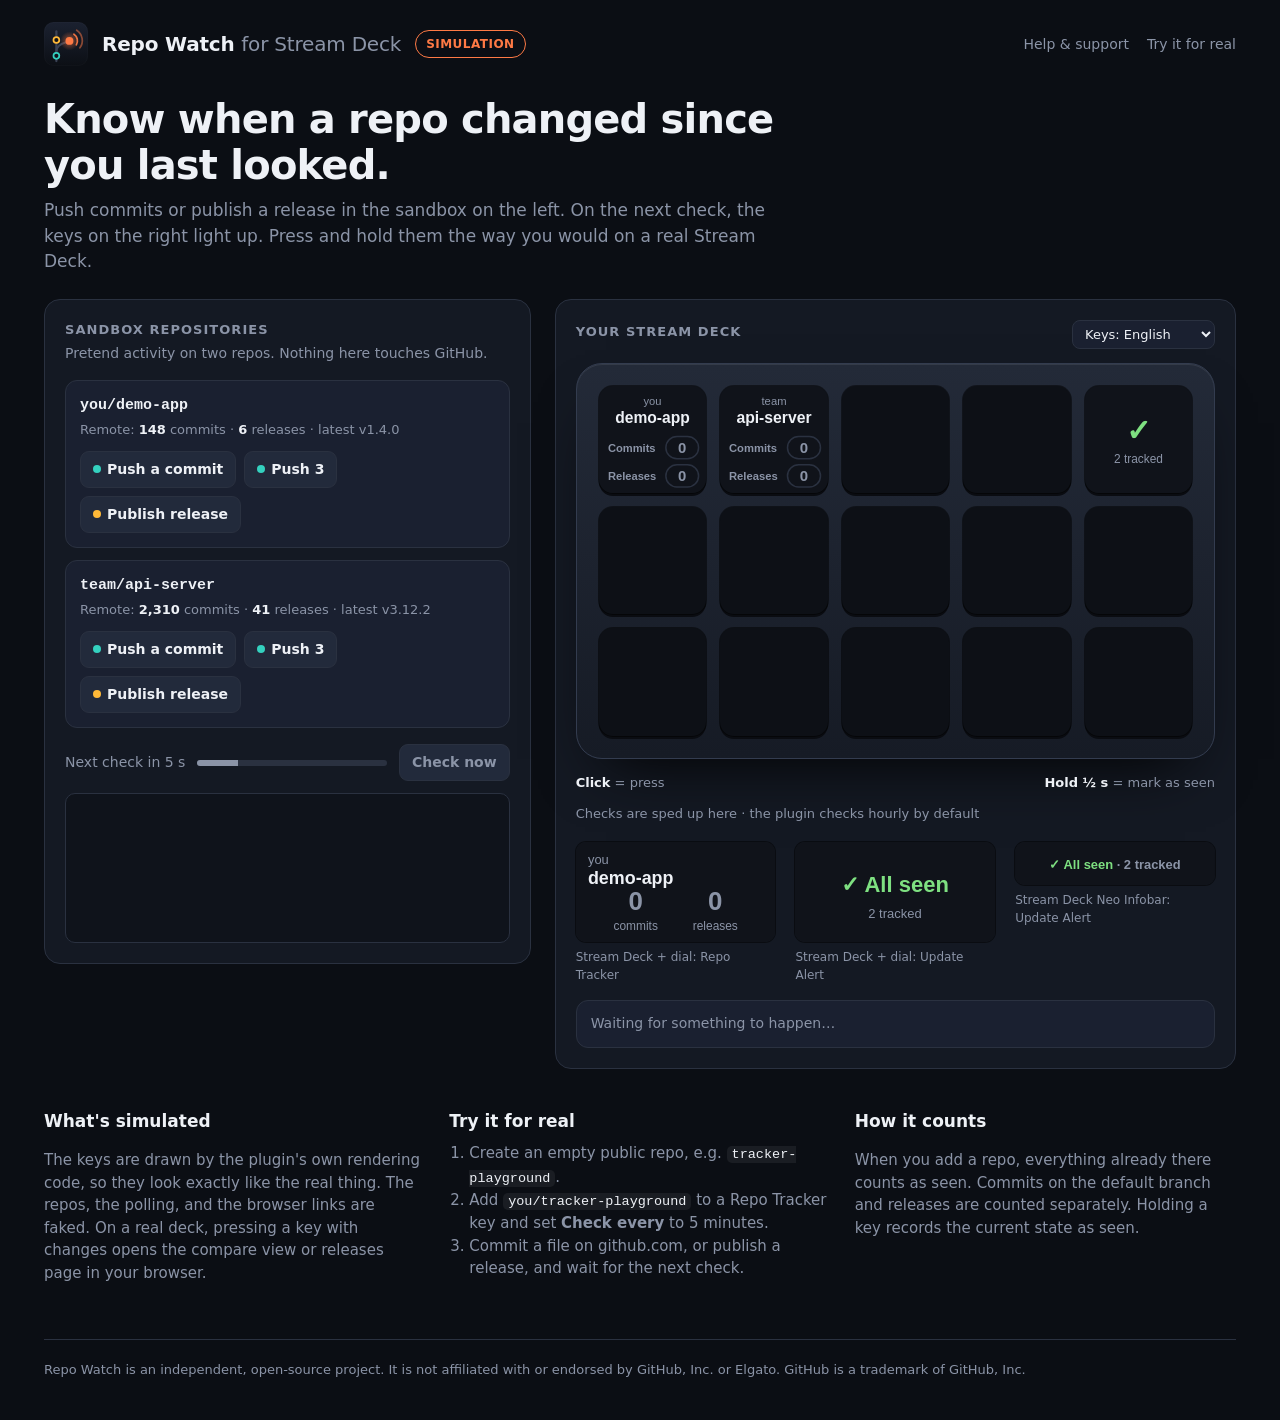
==== repo-watch/demo/index.html @ 85aa4888 "Rename GitHub Tracker to Repo Watch Co-Authored-By: Claude Opus 5.5 <noreply@anthropic.com> Claude-S" ====
<!doctype html>
<html lang="en">
<head>
<meta charset="utf-8">
<meta name="viewport" content="width=device-width, initial-scale=1">
<title>Repo Watch demo</title>
<meta name="description" content="Interactive simulation of the Repo Watch Stream Deck plugin: push commits and releases to sandbox repos and watch the keys react.">
<link rel="icon" href="icon.svg">
<style>
:root {
	--bg: #0b0e14; --panel: #141923; --panel-2: #1a2030; --line: #2a3140;
	--fg: #eef1f6; --muted: #8b94a7; --commit: #34d1bf; --release: #ffb938; --signal: #ff7a45; --ok: #7ee081;
	--radius: 16px; --mono: ui-monospace, "JetBrains Mono", "SFMono-Regular", Menlo, Consolas, monospace;
}
* { box-sizing: border-box; }
html, body { margin: 0; background: var(--bg); color: var(--fg); font: 16px/1.5 Inter, system-ui, -apple-system, "Segoe UI", Roboto, sans-serif; }
a { color: var(--commit); }
button { font: inherit; color: inherit; cursor: pointer; }
.wrap { max-width: 1240px; margin: 0 auto; padding: 0 24px; }
header.top { display: flex; align-items: center; gap: 14px; padding: 22px 0; flex-wrap: wrap; }
header.top img { width: 44px; height: 44px; }
header.top h1 { font-size: 20px; margin: 0; letter-spacing: -0.01em; }
header.top h1 span { color: var(--muted); font-weight: 500; }
.pill { font-size: 12px; font-weight: 600; letter-spacing: .04em; text-transform: uppercase; padding: 4px 10px; border-radius: 999px; border: 1px solid var(--signal); color: var(--signal); }
header.top nav { margin-left: auto; display: flex; gap: 18px; font-size: 14px; }
header.top nav a { color: var(--muted); text-decoration: none; }
header.top nav a:hover { color: var(--fg); }

.intro { padding: 8px 0 24px; max-width: 760px; }
.intro h2 { font-size: clamp(28px, 4vw, 40px); line-height: 1.15; margin: 0 0 10px; letter-spacing: -0.02em; }
.intro p { color: var(--muted); margin: 0; font-size: 17px; }

.stage { display: grid; grid-template-columns: minmax(0, 5fr) minmax(0, 7fr); gap: 24px; align-items: start; }
@media (max-width: 980px) { .stage { grid-template-columns: 1fr; } }
.panel { background: var(--panel); border: 1px solid var(--line); border-radius: var(--radius); padding: 20px; }
.panel h3 { margin: 0 0 4px; font-size: 13px; letter-spacing: .08em; text-transform: uppercase; color: var(--muted); }
.panel .sub { margin: 0 0 16px; font-size: 14px; color: var(--muted); }

.repo { border: 1px solid var(--line); border-radius: 12px; padding: 14px; margin-bottom: 12px; background: var(--panel-2); }
.repo .name { font-family: var(--mono); font-size: 15px; font-weight: 600; }
.repo .stats { font-size: 13px; color: var(--muted); margin: 2px 0 12px; }
.repo .stats b { color: var(--fg); font-weight: 600; }
.actions { display: flex; gap: 8px; flex-wrap: wrap; }
.btn { border: 1px solid var(--line); background: #222a3b; border-radius: 9px; padding: 7px 12px; font-size: 14px; font-weight: 600; transition: transform .08s, background .15s; }
.btn:hover { background: #2a3347; }
.btn:active, .btn.flash { transform: scale(.96); background: #34405a; }
.btn .dot { display: inline-block; width: 8px; height: 8px; border-radius: 50%; margin-right: 6px; vertical-align: 1px; }
.btn.commit .dot { background: var(--commit); }
.btn.release .dot { background: var(--release); }

.poll { display: flex; align-items: center; gap: 12px; margin: 16px 0 12px; font-size: 14px; color: var(--muted); }
.bar { flex: 1; height: 6px; background: var(--line); border-radius: 3px; overflow: hidden; }
.bar i { display: block; height: 100%; width: 0; background: var(--muted); }
.log { font-family: var(--mono); font-size: 12.5px; color: var(--muted); background: #0f131b; border: 1px solid var(--line); border-radius: 10px; padding: 10px 12px; height: 150px; overflow: hidden; margin: 0; list-style: none; }
.log li { white-space: nowrap; overflow: hidden; text-overflow: ellipsis; }
.log .c { color: var(--commit); } .log .r { color: var(--release); } .log .s { color: var(--signal); } .log .k { color: var(--fg); }

.deck { background: linear-gradient(180deg, #232a38, #161b25); border: 1px solid #333c4f; border-radius: 26px; padding: 22px; box-shadow: 0 30px 60px -30px #000, inset 0 1px 0 #ffffff14; }
.grid { display: grid; grid-template-columns: repeat(5, 1fr); gap: 14px; }
.key { position: relative; aspect-ratio: 1; border-radius: 14px; overflow: hidden; background: #0d1016; box-shadow: 0 0 0 1px #00000080, 0 3px 0 #0a0c11; transition: transform .08s; touch-action: none; user-select: none; -webkit-user-select: none; }
.key img { width: 100%; height: 100%; display: block; pointer-events: none; }
.key.live { cursor: pointer; }
.key.down { transform: translateY(2px) scale(.97); }
.key svg.ring { position: absolute; inset: 0; width: 100%; height: 100%; pointer-events: none; }
.key svg.ring circle { fill: none; stroke: #ffffffd0; stroke-width: 5; stroke-linecap: round; transform: rotate(-90deg); transform-origin: 50% 50%; }
.legend { display: flex; justify-content: space-between; gap: 12px; flex-wrap: wrap; margin-top: 14px; font-size: 13px; color: var(--muted); }
.legend b { color: var(--fg); }
.strips { display: grid; grid-template-columns: repeat(3, minmax(0, 1fr)); gap: 20px; margin-top: 18px; align-items: start; }
@media (max-width: 600px) { .strips { grid-template-columns: 1fr 1fr; } }
.strip { border-radius: 10px; overflow: hidden; box-shadow: 0 0 0 1px #00000080; }
.strip img { width: 100%; display: block; }
.striplabel { font-size: 12px; color: var(--muted); margin-top: 6px; }
.toast { min-height: 48px; margin-top: 16px; padding: 12px 14px; border-radius: 12px; background: var(--panel-2); border: 1px solid var(--line); font-size: 14px; color: var(--muted); transition: border-color .2s; }
.toast.on { border-color: var(--signal); color: var(--fg); }
.row { display: flex; align-items: center; justify-content: space-between; gap: 12px; margin-bottom: 14px; flex-wrap: wrap; }
select { background: var(--panel-2); color: var(--fg); border: 1px solid var(--line); border-radius: 8px; padding: 5px 8px; font: inherit; font-size: 13px; }

section.more { display: grid; grid-template-columns: repeat(3, 1fr); gap: 24px; margin: 40px 0; }
@media (max-width: 980px) { section.more { grid-template-columns: 1fr; } }
section.more h4 { margin: 0 0 8px; font-size: 17px; }
section.more p, section.more li { color: var(--muted); font-size: 15px; }
section.more ol { padding-left: 20px; margin: 0; }
code { font-family: var(--mono); font-size: .9em; background: #ffffff10; padding: 1px 5px; border-radius: 5px; color: var(--fg); }
footer { border-top: 1px solid var(--line); padding: 20px 0 40px; font-size: 13px; color: var(--muted); }

/* Video capture layout (?video): fixed 1920x1080 stage with captions and a pointer. */
body.video { width: 1920px; height: 1080px; overflow: hidden; }
body.video .wrap { max-width: none; padding: 0 90px; }
body.video header.top { padding: 40px 0 10px; }
body.video header.top nav, body.video section.more, body.video footer, body.video .intro, body.video .row select { display: none; }
body.video .stage { grid-template-columns: 620px 1fr; gap: 48px; margin-top: 26px; }
body.video .stage > .panel:last-child > .row, body.video .strips { display: none; }
body.video .deck { max-width: 980px; margin: 0 auto; padding: 18px; }
body.video .legend { max-width: 980px; margin: 14px auto 0; font-size: 15px; }
body.video .toast { max-width: 980px; margin: 14px auto 0; font-size: 17px; }
body.video .log { height: 190px; font-size: 14px; }
#caption { display: none; }
body.video #caption { display: block; position: absolute; left: 0; right: 0; bottom: 0; height: 150px; line-height: 150px; text-align: center; font-size: 44px; font-weight: 700; letter-spacing: -0.01em; background: linear-gradient(180deg, #0b0e1400, #0b0e14 35%); }
#pointer { display: none; position: absolute; width: 34px; height: 34px; margin: -6px 0 0 -6px; z-index: 10; pointer-events: none; }
body.video #pointer { display: block; }
#card { display: none; }
body.video #card { position: absolute; inset: 0; z-index: 20; background: radial-gradient(1200px 700px at 50% 40%, #1a2131, #0b0e14); display: flex; flex-direction: column; align-items: center; justify-content: center; text-align: center; }
body.video * { transition: none !important; }
#card img { width: 200px; height: 200px; }
#card h2 { font-size: 72px; margin: 28px 0 8px; letter-spacing: -0.03em; }
#card p { font-size: 32px; color: var(--muted); margin: 0; }
#card ul { list-style: none; padding: 0; margin: 34px 0 0; font-size: 30px; color: var(--fg); line-height: 1.7; }
#card .note { margin-top: 36px; font-size: 22px; color: var(--signal); }
</style>
</head>
<body>
<div class="wrap">
	<header class="top">
		<img src="icon.svg" alt="">
		<h1>Repo Watch <span>for Stream Deck</span></h1>
		<span class="pill">Simulation</span>
		<nav>
			<a href="https://github.com/FadingToJosh/streamdeck-plugins/tree/main/repo-watch">Help &amp; support</a>
			<a href="#real">Try it for real</a>
		</nav>
	</header>

	<div class="intro">
		<h2>Know when a repo changed since you last looked.</h2>
		<p>Push commits or publish a release in the sandbox on the left. On the next check, the keys on the right light up. Press and hold them the way you would on a real Stream Deck.</p>
	</div>

	<div class="stage">
		<div class="panel" id="sandbox">
			<h3>Sandbox repositories</h3>
			<p class="sub">Pretend activity on two repos. Nothing here touches GitHub.</p>
			<div id="repos"></div>
			<div class="poll"><span id="pollText">Next check in 6 s</span><div class="bar"><i id="pollBar"></i></div><button class="btn" id="checkNow">Check now</button></div>
			<ul class="log" id="log"></ul>
		</div>

		<div class="panel">
			<div class="row"><h3>Your Stream Deck</h3><select id="lang" aria-label="Key language"></select></div>
			<div class="deck"><div class="grid" id="grid"></div></div>
			<div class="legend"><span><b>Click</b> = press</span><span><b>Hold ½ s</b> = mark as seen</span><span>Checks are sped up here · the plugin checks hourly by default</span></div>
			<div class="strips">
				<div><div class="strip"><img id="strip0" alt="Touch strip, Repo Tracker"></div><div class="striplabel">Stream Deck + dial: Repo Tracker</div></div>
				<div><div class="strip"><img id="strip1" alt="Touch strip, Update Alert"></div><div class="striplabel">Stream Deck + dial: Update Alert</div></div>
				<div><div class="strip"><img id="infobar" alt="Neo Infobar, Update Alert"></div><div class="striplabel">Stream Deck Neo Infobar: Update Alert</div></div>
			</div>
			<div class="toast" id="toast">Waiting for something to happen…</div>
		</div>
	</div>

	<section class="more">
		<div>
			<h4>What's simulated</h4>
			<p>The keys are drawn by the plugin's own rendering code, so they look exactly like the real thing. The repos, the polling, and the browser links are faked. On a real deck, pressing a key with changes opens the compare view or releases page in your browser.</p>
		</div>
		<div id="real">
			<h4>Try it for real</h4>
			<ol>
				<li>Create an empty public repo, e.g. <code>tracker-playground</code>.</li>
				<li>Add <code>you/tracker-playground</code> to a Repo Tracker key and set <b>Check every</b> to 5 minutes.</li>
				<li>Commit a file on github.com, or publish a release, and wait for the next check.</li>
			</ol>
		</div>
		<div>
			<h4>How it counts</h4>
			<p>When you add a repo, everything already there counts as seen. Commits on the default branch and releases are counted separately. Holding a key records the current state as seen.</p>
		</div>
	</section>

	<footer>Repo Watch is an independent, open-source project. It is not affiliated with or endorsed by GitHub, Inc. or Elgato. GitHub is a trademark of GitHub, Inc.</footer>
</div>

<div id="caption"></div>
<svg id="pointer" viewBox="0 0 34 34"><path d="M6 4l22 12-10 2.5L13 28z" fill="#fff" stroke="#0b0e14" stroke-width="2" stroke-linejoin="round"/></svg>
<div id="card"></div>

<script src="render.js"></script>
<script>
"use strict";
const R = window.TrackerRender;
const HOLD_MS = 500, TOTALS_MS = 3000, CYCLE_MS = 8000, POLL_MS = 6000;
const params = new URLSearchParams(location.search);
const VIDEO = params.has("video");
if (VIDEO) document.body.classList.add("video");

// ---- simulation ------------------------------------------------------------------------------
const stepIndex = (i, n) => (n <= 0 ? null : i === null ? 0 : i + 1 >= n ? null : i + 1);
const indexAfterClear = (i, remaining) => (remaining <= 0 ? null : i < remaining ? i : null);

function makeRepo(name, commits, releases, tag) {
	return { name, remoteC: commits, remoteR: releases, polledC: commits, polledR: releases, seenC: commits, seenR: releases, tag, totalsUntil: 0 };
}
const sim = {
	now: 0,
	repos: [makeRepo("you/demo-app", 148, 6, [1, 4, 0]), makeRepo("team/api-server", 2310, 41, [3, 12, 2])],
	nextPoll: POLL_MS,
	alert: { index: null, until: 0 },
	pressing: {},
	log: [],
	toast: null,
};
const summary = (r) => ({ key: r.name, name: r.name, watch: "both", unseenCommits: r.polledC - r.seenC, commitsExact: true, unseenReleases: r.polledR - r.seenR, totalCommits: r.polledC, totalReleases: r.polledR, intro: false, pending: false });
const hasNew = (r) => r.polledC > r.seenC || r.polledR > r.seenR;
const changed = () => sim.repos.filter(hasNew);

function log(html) { sim.log.unshift(html); sim.log.length = Math.min(sim.log.length, 12); }
function toast(text) { sim.toast = { text, at: sim.now }; }
const plural = (n, word) => `${n} ${word}${n === 1 ? "" : "s"}`;

function poll() {
	const found = [];
	for (const r of sim.repos) {
		const c = r.remoteC - r.polledC, rel = r.remoteR - r.polledR;
		r.polledC = r.remoteC; r.polledR = r.remoteR;
		if (c) found.push(`<span class="c">${plural(c, "new commit")}</span> on ${r.name}`);
		if (rel) found.push(`<span class="r">${plural(rel, "new release")}</span> on ${r.name}`);
	}
	log(found.length ? `check: ${found.join(", ")}` : "check: nothing new");
	if (sim.nextPoll !== Infinity) sim.nextPoll = sim.now + POLL_MS;
}

const act = {
	push(i, n = 1) { sim.repos[i].remoteC += n; log(`<span class="k">${sim.repos[i].name}</span>: pushed ${plural(n, "commit")}`); },
	release(i) {
		const r = sim.repos[i]; r.remoteR += 1; r.tag[1] += 1; r.tag[2] = 0;
		log(`<span class="k">${r.name}</span>: published <span class="r">v${r.tag.join(".")}</span>`);
	},
	checkNow() { poll(); },
	press(id) {
		if (id === "alert") {
			const list = changed();
			if (!list.length) { sim.alert.index = null; return toast("Nothing new. Every tracked repo is up to date."); }
			sim.alert.index = stepIndex(sim.alert.index, list.length);
			sim.alert.until = sim.now + CYCLE_MS;
			return toast(sim.alert.index === null ? "Back to the summary." : `Showing ${sim.alert.index + 1} of ${list.length}: ${list[sim.alert.index].name}. Press again for the next one, hold to mark it seen.`);
		}
		const r = sim.repos[id], s = summary(r);
		if (hasNew(r)) {
			const what = s.unseenCommits ? "the compare view of the new commits" : "the releases page";
			r.totalsUntil = 0;
			return toast(`On a real deck this opens ${what} for ${r.name} in your browser.`);
		}
		if (r.totalsUntil > sim.now) { r.totalsUntil = 0; return toast(`On a real deck this opens ${r.name} in your browser.`); }
		r.totalsUntil = sim.now + TOTALS_MS;
		toast(`Nothing new on ${r.name}, so the key shows its totals for 3 seconds.`);
	},
	hold(id) {
		if (id === "alert") {
			const list = changed();
			if (sim.alert.index === null || !list[sim.alert.index]) {
				list.forEach(see);
				sim.alert.index = null;
				log(`<span class="s">all repos marked seen</span>`);
				return toast("Marked every repo as seen.");
			}
			const r = list[sim.alert.index]; see(r);
			sim.alert.index = indexAfterClear(sim.alert.index, changed().length);
			sim.alert.until = sim.now + CYCLE_MS;
			log(`<span class="s">${r.name} marked seen</span>`);
			return toast(`Marked ${r.name} as seen. The alert moves on to the next repo with changes.`);
		}
		const r = sim.repos[id]; see(r); r.totalsUntil = 0;
		log(`<span class="s">${r.name} marked seen</span>`);
		toast(`Marked ${r.name} as seen.`);
	},
	keyDown(id) { sim.pressing[id] = { at: sim.now, held: false }; },
	keyUp(id) {
		const p = sim.pressing[id]; delete sim.pressing[id];
		if (p && !p.held) act.press(id);
	},
};
function see(r) { r.seenC = r.polledC; r.seenR = r.polledR; }

function advance(t) {
	while (sim.nextPoll <= t) { sim.now = sim.nextPoll; poll(); }
	sim.now = t;
	for (const [id, p] of Object.entries(sim.pressing)) {
		if (!p.held && t - p.at >= HOLD_MS) { p.held = true; act.hold(id === "alert" ? id : Number(id)); }
	}
	if (sim.alert.index !== null && t >= sim.alert.until) sim.alert.index = null;
	const n = changed().length;
	if (sim.alert.index !== null && sim.alert.index >= n) sim.alert.index = null;
}

// ---- view ------------------------------------------------------------------------------------
const $ = (id) => document.getElementById(id);
const keys = [{ id: 0, slot: 0, tag: "Repo Tracker" }, { id: 1, slot: 1, tag: "Repo Tracker" }, { id: "alert", slot: 4, tag: "Update Alert" }];
const grid = $("grid"), keyEls = {};
for (let slot = 0; slot < 15; slot++) {
	const def = keys.find((k) => k.slot === slot);
	const el = document.createElement("div");
	el.className = "key" + (def ? " live" : "");
	if (def) {
		el.innerHTML = `<img alt=""><svg class="ring" viewBox="0 0 100 100"><circle cx="50" cy="50" r="44" pathLength="100" stroke-dasharray="0 100"/></svg>`;
		el.dataset.key = def.id;
		keyEls[def.id] = el;
		if (!VIDEO) bindKey(el, def.id);
	}
	grid.appendChild(el);
}
function bindKey(el, id) {
	el.addEventListener("pointerdown", (e) => { e.preventDefault(); el.setPointerCapture(e.pointerId); act.keyDown(id); });
	const up = () => { if (sim.pressing[id]) act.keyUp(id); };
	el.addEventListener("pointerup", up);
	el.addEventListener("pointercancel", () => delete sim.pressing[id]);
	el.addEventListener("contextmenu", (e) => e.preventDefault());
}

const reposEl = $("repos");
sim.repos.forEach((r, i) => {
	const d = document.createElement("div");
	d.className = "repo";
	d.innerHTML = `<div class="name">${r.name}</div><div class="stats" id="stats${i}"></div><div class="actions">
		<button class="btn commit" data-a="push" data-i="${i}" data-n="1"><span class="dot"></span>Push a commit</button>
		<button class="btn commit" data-a="push" data-i="${i}" data-n="3"><span class="dot"></span>Push 3</button>
		<button class="btn release" data-a="release" data-i="${i}"><span class="dot"></span>Publish release</button></div>`;
	reposEl.appendChild(d);
});
reposEl.addEventListener("click", (e) => {
	const b = e.target.closest("button"); if (!b || VIDEO) return;
	act[b.dataset.a](Number(b.dataset.i), Number(b.dataset.n || 1));
});
$("checkNow").addEventListener("click", () => !VIDEO && act.checkNow());

const langSel = $("lang");
const LANG_NAMES = { en: "English", de: "Deutsch", es: "Español", fr: "Français", ja: "日本語", ko: "한국어", pt: "Português", ru: "Русский", zh_CN: "简体中文" };
for (const l of R.LANGUAGES) langSel.add(new Option(`Keys: ${LANG_NAMES[l] || l}`, l));
langSel.addEventListener("change", () => { R.setLanguage(langSel.value); cache.clear(); });

const cache = new Map();
function setImg(img, svg) {
	if (cache.get(img) === svg) return;
	cache.set(img, svg);
	img.src = R.svgUrl(svg);
}
function render() {
	sim.repos.forEach((r, i) => {
		const s = summary(r);
		setImg(keyEls[i].querySelector("img"), r.totalsUntil > sim.now ? R.renderTotalsKey(s) : R.renderRepoKey(s, r.name));
		$(`stats${i}`).innerHTML = `Remote: <b>${r.remoteC.toLocaleString("en")}</b> commits · <b>${r.remoteR}</b> releases · latest v${r.tag.join(".")}`;
	});
	const list = changed();
	const a = sim.alert.index;
	setImg(keyEls.alert.querySelector("img"), a === null ? R.renderAlertKey(list.length, sim.repos.length) : R.renderRepoKey(summary(list[a]), list[a].name, `${a + 1}/${list.length}`));
	const r0 = sim.repos[0];
	setImg($("strip0"), r0.totalsUntil > sim.now ? R.renderTotalsStrip(summary(r0)) : R.renderRepoStrip(summary(r0), r0.name));
	setImg($("infobar"), a === null ? R.renderAlertInfobar(list.length, sim.repos.length) : R.renderAlertInfobar(list.length, sim.repos.length, undefined, summary(list[a]), `${a + 1}/${list.length}`));
	setImg($("strip1"), a === null ? R.renderAlertStrip(list.length, sim.repos.length) : R.renderRepoStrip(summary(list[a]), list[a].name, `${a + 1}/${list.length}`));
	for (const [id, el] of Object.entries(keyEls)) {
		const p = sim.pressing[id];
		el.classList.toggle("down", !!p);
		const frac = p && !p.held ? Math.min(1, (sim.now - p.at) / HOLD_MS) : 0;
		const c = el.querySelector("circle"); c.setAttribute("stroke-dasharray", `${frac * 100} 100`); c.style.opacity = frac > 0 ? 1 : 0;
	}
	const left = Math.max(0, sim.nextPoll - sim.now);
	$("pollText").textContent = left === Infinity ? "Checks run on demand in this tour" : `Next check in ${Math.ceil(left / 1000)} s`;
	$("pollBar").style.width = left === Infinity ? "0%" : `${100 - (left / POLL_MS) * 100}%`;
	$("log").innerHTML = sim.log.map((l) => `<li>${l}</li>`).join("");
	const t = $("toast");
	if (sim.toast) { t.textContent = sim.toast.text; t.classList.toggle("on", sim.now - sim.toast.at < 2500); }
}

// ---- scripted tour (used for the video, and for ?autoplay) -----------------------------------
const tour = [];
let at = 0;
const step = (ms, fn) => { at += ms; tour.push({ t: at, fn }); };
const say = (text) => step(0, () => setCaption(text));
const click = (sel, fn, wait = 900) => { step(0, () => aim(sel)); step(wait, () => { flashBtn(sel); fn(); }); };
const holdKey = (id, ms = 700) => { step(0, () => aim(`[data-key="${id}"]`)); step(800, () => act.keyDown(id)); step(ms, () => act.keyUp(id)); };
const tapKey = (id) => { step(0, () => aim(`[data-key="${id}"]`)); step(800, () => act.keyDown(id)); step(140, () => act.keyUp(id)); };
function buildTour() {
	step(0, () => showCard("intro"));
	step(3200, () => hideCard());
	say("Track any repo. Only changes after you add it count.");
	step(2600, () => {});
	say("Someone pushes two commits…");
	click('[data-a="push"][data-i="0"][data-n="1"]', () => act.push(0, 1));
	click('[data-a="push"][data-i="0"][data-n="1"]', () => act.push(0, 1), 500);
	step(400, () => aim("#checkNow"));
	say("…and the next check lights up the key.");
	step(900, () => { flashBtn("#checkNow"); act.checkNow(); });
	step(2600, () => {});
	say("Releases get their own badge.");
	click('[data-a="release"][data-i="1"]', () => act.release(1));
	step(400, () => aim("#checkNow"));
	step(900, () => { flashBtn("#checkNow"); act.checkNow(); });
	step(2400, () => {});
	say("The alert key counts every repo with something new.");
	step(2200, () => {});
	say("Press it to cycle through them.");
	tapKey("alert");
	step(1600, () => {});
	tapKey("alert");
	step(1800, () => {});
	say("Hold any key to mark it seen.");
	holdKey(0, 900);
	step(1800, () => {});
	say("More changes come in…");
	click('[data-a="push"][data-i="0"][data-n="3"]', () => act.push(0, 3));
	step(400, () => aim("#checkNow"));
	step(900, () => { flashBtn("#checkNow"); act.checkNow(); });
	step(1600, () => {});
	say("Hold the alert on its count to clear everything at once.");
	holdKey("alert", 900);
	step(1600, () => {});
	say("Nothing new? Press for the repo's totals.");
	tapKey(1);
	step(3200, () => setCaption(""));
	step(200, () => showCard("outro"));
	step(5000, () => {});
}
const DURATION = () => at;

function setCaption(text) { const c = $("caption"); c.textContent = text; }
function flashBtn(sel) { const b = document.querySelector(sel); if (!b) return; b.classList.add("flash"); setTimeout(() => b.classList.remove("flash"), 150); flashes.push({ el: b, until: sim.now + 150 }); }
const flashes = [];
// Pointer glides toward the aimed element over 600 ms.
const ptr = { x: 960, y: 1200, fromX: 960, fromY: 1200, toX: 960, toY: 1200, at: 0 };
function aim(sel) {
	const el = document.querySelector(sel); if (!el) return;
	const b = el.getBoundingClientRect();
	Object.assign(ptr, { fromX: ptr.x, fromY: ptr.y, toX: b.left + b.width * 0.55, toY: b.top + b.height * 0.6, at: sim.now });
}
function movePointer() {
	const k = Math.min(1, (sim.now - ptr.at) / 600), e = k < 0.5 ? 2 * k * k : 1 - (-2 * k + 2) ** 2 / 2;
	ptr.x = ptr.fromX + (ptr.toX - ptr.fromX) * e; ptr.y = ptr.fromY + (ptr.toY - ptr.fromY) * e;
	const p = $("pointer"); p.style.left = `${ptr.x}px`; p.style.top = `${ptr.y}px`;
	for (const f of flashes) f.el.classList.toggle("flash", sim.now < f.until);
	const f = Math.min(1, (sim.now - card.at) / 450);
	$("card").style.opacity = card.shown ? (card.at === 0 ? 1 : f) : 1 - f;
}
const card = { shown: false, at: -1e9 };
function showCard(kind) {
	const c = $("card");
	Object.assign(card, { shown: true, at: sim.now });
	c.innerHTML = kind === "intro"
		? `<img src="icon.svg" alt=""><h2>Repo Watch</h2><p>A Stream Deck plugin for new GitHub commits and releases</p><div class="note">Simulated demo · keys drawn by the plugin's real renderer</div>`
		: `<img src="icon.svg" alt=""><h2>Repo Watch</h2><ul><li>Commits and releases tracked separately</li><li>One alert key for every repo you follow</li><li>Hold to mark seen · Stream Deck + and Neo supported</li><li>Public repos work without a token</li></ul>`;
}
function hideCard() { Object.assign(card, { shown: false, at: sim.now }); }

let cursor = 0;
function runTour(t) {
	while (cursor < tour.length && tour[cursor].t <= t) { advance(tour[cursor].t); tour[cursor++].fn(); }
	advance(t);
}

if (VIDEO || params.has("autoplay")) {
	buildTour();
	sim.nextPoll = Infinity; // the tour triggers checks explicitly so its timing is predictable
}
if (VIDEO) {
	// Deterministic frame stepping for capture: window.__frame(ms) renders the state at that time.
	window.__duration = DURATION();
	window.__frame = (t) => { runTour(t); render(); movePointer(); };
	window.__frame(0);
} else {
	const start = performance.now();
	const tick = () => {
		const t = performance.now() - start;
		if (tour.length) { runTour(t); if (cursor >= tour.length) { tour.length = 0; } } else advance(t);
		if (!tour.length && sim.nextPoll === Infinity) sim.nextPoll = sim.now + POLL_MS;
		render();
		requestAnimationFrame(tick);
	};
	requestAnimationFrame(tick);
}
</script>
</body>
</html>
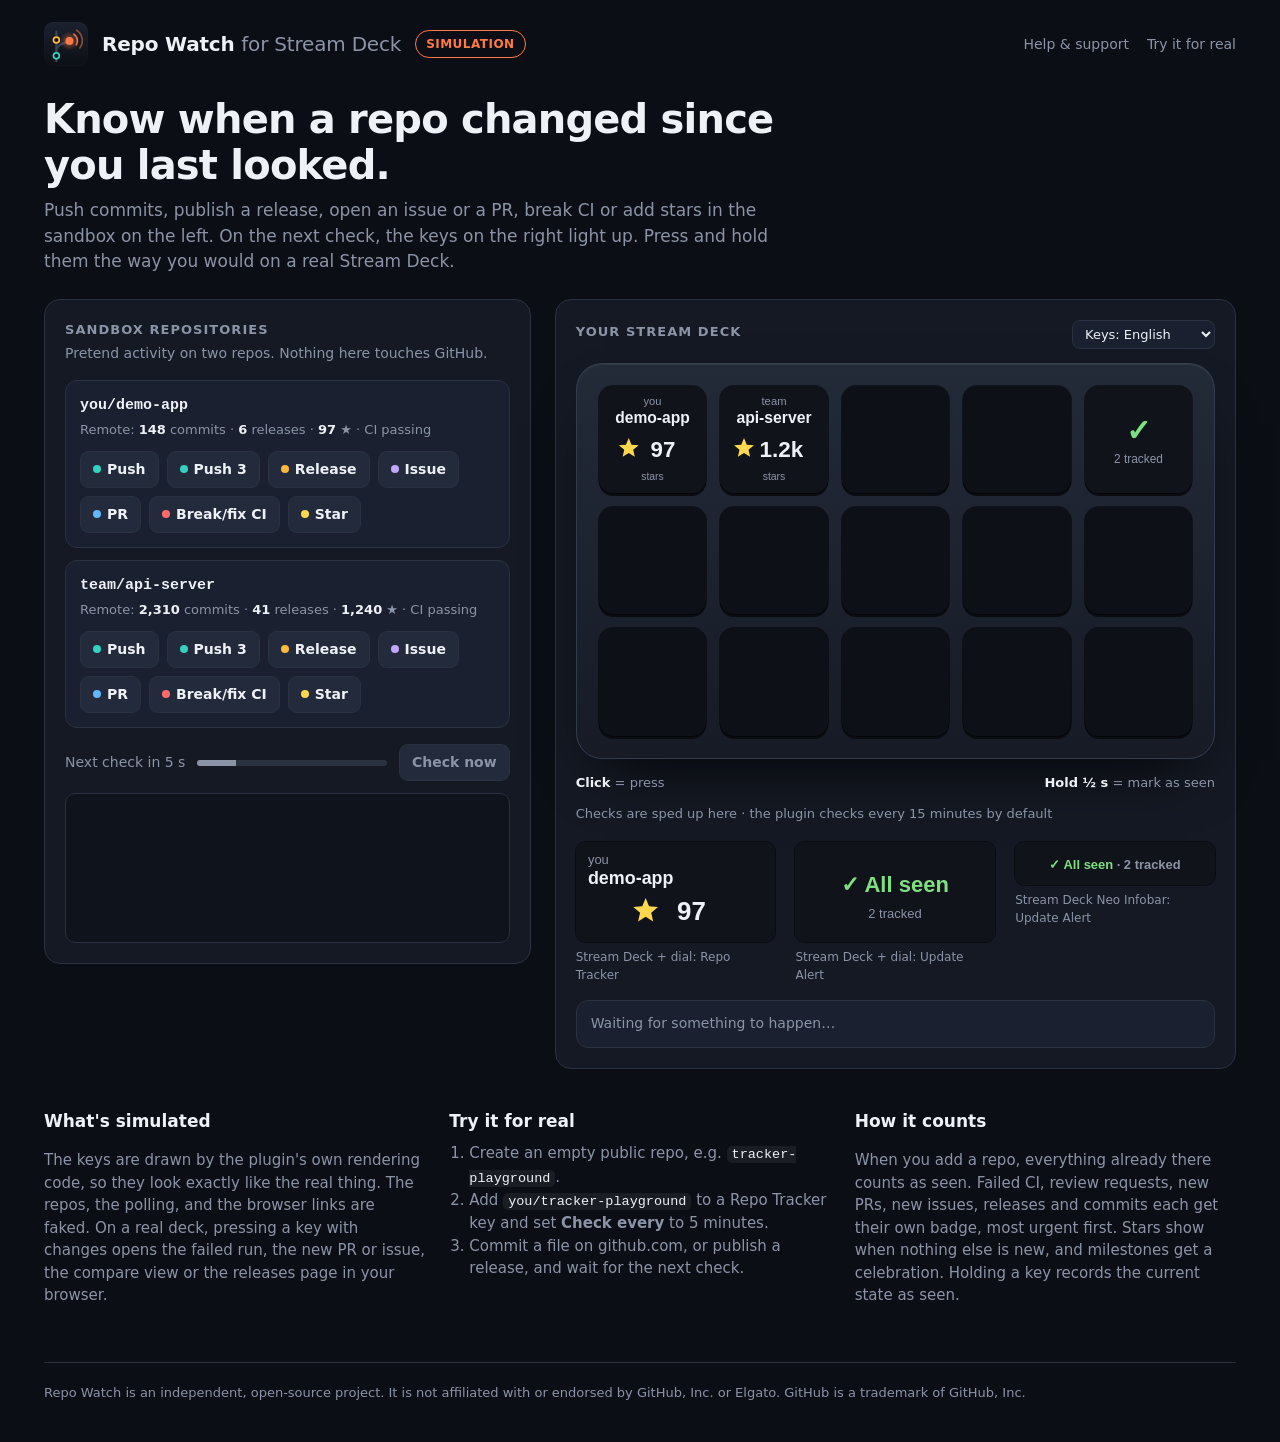
==== commit 0f6d4507: "Repo Watch demo: v1.1 simulation Sandbox repos can now open issues and PRs, break and fix CI, and ge" ====
--- a/repo-watch/demo/index.html
+++ b/repo-watch/demo/index.html
@@ -4,12 +4,12 @@
 <meta charset="utf-8">
 <meta name="viewport" content="width=device-width, initial-scale=1">
 <title>Repo Watch demo</title>
-<meta name="description" content="Interactive simulation of the Repo Watch Stream Deck plugin: push commits and releases to sandbox repos and watch the keys react.">
+<meta name="description" content="Interactive simulation of the Repo Watch Stream Deck plugin: push commits, open issues and PRs, break CI and star sandbox repos, and watch the keys react.">
 <link rel="icon" href="icon.svg">
 <style>
 :root {
 	--bg: #0b0e14; --panel: #141923; --panel-2: #1a2030; --line: #2a3140;
-	--fg: #eef1f6; --muted: #8b94a7; --commit: #34d1bf; --release: #ffb938; --signal: #ff7a45; --ok: #7ee081;
+	--fg: #eef1f6; --muted: #8b94a7; --commit: #34d1bf; --release: #ffb938; --signal: #ff7a45; --ok: #7ee081; --issue: #c3a6ff; --pull: #5fb7ff; --error: #ff6b6b; --star: #ffd84d;
 	--radius: 16px; --mono: ui-monospace, "JetBrains Mono", "SFMono-Regular", Menlo, Consolas, monospace;
 }
 * { box-sizing: border-box; }
@@ -47,13 +47,17 @@
 .btn .dot { display: inline-block; width: 8px; height: 8px; border-radius: 50%; margin-right: 6px; vertical-align: 1px; }
 .btn.commit .dot { background: var(--commit); }
 .btn.release .dot { background: var(--release); }
+.btn.issue .dot { background: var(--issue); }
+.btn.pull .dot { background: var(--pull); }
+.btn.ci .dot { background: var(--error); }
+.btn.star .dot { background: var(--star); }
 
 .poll { display: flex; align-items: center; gap: 12px; margin: 16px 0 12px; font-size: 14px; color: var(--muted); }
 .bar { flex: 1; height: 6px; background: var(--line); border-radius: 3px; overflow: hidden; }
 .bar i { display: block; height: 100%; width: 0; background: var(--muted); }
 .log { font-family: var(--mono); font-size: 12.5px; color: var(--muted); background: #0f131b; border: 1px solid var(--line); border-radius: 10px; padding: 10px 12px; height: 150px; overflow: hidden; margin: 0; list-style: none; }
 .log li { white-space: nowrap; overflow: hidden; text-overflow: ellipsis; }
-.log .c { color: var(--commit); } .log .r { color: var(--release); } .log .s { color: var(--signal); } .log .k { color: var(--fg); }
+.log .c { color: var(--commit); } .log .r { color: var(--release); } .log .i { color: var(--issue); } .log .p { color: var(--pull); } .log .x { color: var(--error); } .log .st { color: var(--star); } .log .s { color: var(--signal); } .log .k { color: var(--fg); }
 
 .deck { background: linear-gradient(180deg, #232a38, #161b25); border: 1px solid #333c4f; border-radius: 26px; padding: 22px; box-shadow: 0 30px 60px -30px #000, inset 0 1px 0 #ffffff14; }
 .grid { display: grid; grid-template-columns: repeat(5, 1fr); gap: 14px; }
@@ -122,7 +126,7 @@
 
 	<div class="intro">
 		<h2>Know when a repo changed since you last looked.</h2>
-		<p>Push commits or publish a release in the sandbox on the left. On the next check, the keys on the right light up. Press and hold them the way you would on a real Stream Deck.</p>
+		<p>Push commits, publish a release, open an issue or a PR, break CI or add stars in the sandbox on the left. On the next check, the keys on the right light up. Press and hold them the way you would on a real Stream Deck.</p>
 	</div>
 
 	<div class="stage">
@@ -137,7 +141,7 @@
 		<div class="panel">
 			<div class="row"><h3>Your Stream Deck</h3><select id="lang" aria-label="Key language"></select></div>
 			<div class="deck"><div class="grid" id="grid"></div></div>
-			<div class="legend"><span><b>Click</b> = press</span><span><b>Hold ½ s</b> = mark as seen</span><span>Checks are sped up here · the plugin checks hourly by default</span></div>
+			<div class="legend"><span><b>Click</b> = press</span><span><b>Hold ½ s</b> = mark as seen</span><span>Checks are sped up here · the plugin checks every 15 minutes by default</span></div>
 			<div class="strips">
 				<div><div class="strip"><img id="strip0" alt="Touch strip, Repo Tracker"></div><div class="striplabel">Stream Deck + dial: Repo Tracker</div></div>
 				<div><div class="strip"><img id="strip1" alt="Touch strip, Update Alert"></div><div class="striplabel">Stream Deck + dial: Update Alert</div></div>
@@ -150,7 +154,7 @@
 	<section class="more">
 		<div>
 			<h4>What's simulated</h4>
-			<p>The keys are drawn by the plugin's own rendering code, so they look exactly like the real thing. The repos, the polling, and the browser links are faked. On a real deck, pressing a key with changes opens the compare view or releases page in your browser.</p>
+			<p>The keys are drawn by the plugin's own rendering code, so they look exactly like the real thing. The repos, the polling, and the browser links are faked. On a real deck, pressing a key with changes opens the failed run, the new PR or issue, the compare view or the releases page in your browser.</p>
 		</div>
 		<div id="real">
 			<h4>Try it for real</h4>
@@ -162,7 +166,7 @@
 		</div>
 		<div>
 			<h4>How it counts</h4>
-			<p>When you add a repo, everything already there counts as seen. Commits on the default branch and releases are counted separately. Holding a key records the current state as seen.</p>
+			<p>When you add a repo, everything already there counts as seen. Failed CI, review requests, new PRs, new issues, releases and commits each get their own badge, most urgent first. Stars show when nothing else is new, and milestones get a celebration. Holding a key records the current state as seen.</p>
 		</div>
 	</section>
 
@@ -186,21 +190,40 @@
 const stepIndex = (i, n) => (n <= 0 ? null : i === null ? 0 : i + 1 >= n ? null : i + 1);
 const indexAfterClear = (i, remaining) => (remaining <= 0 ? null : i < remaining ? i : null);
 
-function makeRepo(name, commits, releases, tag) {
-	return { name, remoteC: commits, remoteR: releases, polledC: commits, polledR: releases, seenC: commits, seenR: releases, tag, totalsUntil: 0 };
-}
+function makeRepo(name, commits, releases, tag, stars, issueNo) {
+	return {
+		name, tag, totalsUntil: 0,
+		remoteC: commits, remoteR: releases, polledC: commits, polledR: releases, seenC: commits, seenR: releases,
+		remoteI: 0, polledI: 0, seenI: 0, remoteP: 0, polledP: 0, seenP: 0, number: issueNo,
+		remoteCi: 0, polledCi: 0, seenCi: 0, runId: 1,
+		remoteS: stars, polledS: stars, seenS: stars, milestone: milestoneFor(stars), celebrate: undefined, flashUntil: 0, flash: 0,
+	};
+}
+// Same series as the plugin: 10, 25, 50, 100, 250, 500, 1k…
+function milestoneFor(n) { let best = 0; for (let b = 10; b <= n; b *= 10) for (const m of [b, b * 2.5, b * 5]) if (m <= n) best = m; return best; }
 const sim = {
 	now: 0,
-	repos: [makeRepo("you/demo-app", 148, 6, [1, 4, 0]), makeRepo("team/api-server", 2310, 41, [3, 12, 2])],
+	repos: [makeRepo("you/demo-app", 148, 6, [1, 4, 0], 97, 41), makeRepo("team/api-server", 2310, 41, [3, 12, 2], 1240, 880)],
 	nextPoll: POLL_MS,
 	alert: { index: null, until: 0 },
 	pressing: {},
 	log: [],
 	toast: null,
 };
-const summary = (r) => ({ key: r.name, name: r.name, watch: "both", unseenCommits: r.polledC - r.seenC, commitsExact: true, unseenReleases: r.polledR - r.seenR, totalCommits: r.polledC, totalReleases: r.polledR, intro: false, pending: false });
-const hasNew = (r) => r.polledC > r.seenC || r.polledR > r.seenR;
+const TRACK = { commits: true, releases: true, issues: true, pulls: true, ci: true, reviews: true, stars: true };
+const summary = (r) => ({
+	key: r.name, name: r.name, watch: "both", track: TRACK,
+	unseenCommits: r.polledC - r.seenC, commitsExact: true, unseenReleases: r.polledR - r.seenR,
+	unseenIssues: r.polledI - r.seenI, issuesExact: true, unseenPulls: r.polledP - r.seenP, pullsExact: true,
+	unseenCi: r.polledCi && r.polledCi !== r.seenCi ? 1 : 0, unseenReviews: 0,
+	celebrate: r.celebrate, stars: r.polledS, starGain: r.polledS > r.seenS ? r.polledS - r.seenS : undefined,
+	starFlash: sim.now < r.flashUntil ? r.flash : undefined,
+	openIssues: 12 + r.polledI, openPulls: 3 + r.polledP, forks: 14, watchers: 6,
+	totalCommits: r.polledC, totalReleases: r.polledR, intro: false, pending: false,
+});
+const hasNew = (r) => { const s = summary(r); return s.unseenCommits > 0 || s.unseenReleases > 0 || s.unseenIssues > 0 || s.unseenPulls > 0 || s.unseenCi > 0 || !!s.celebrate; };
 const changed = () => sim.repos.filter(hasNew);
+const phase = () => Math.floor(sim.now / 2500);
 
 function log(html) { sim.log.unshift(html); sim.log.length = Math.min(sim.log.length, 12); }
 function toast(text) { sim.toast = { text, at: sim.now }; }
@@ -209,10 +232,20 @@
 function poll() {
 	const found = [];
 	for (const r of sim.repos) {
-		const c = r.remoteC - r.polledC, rel = r.remoteR - r.polledR;
-		r.polledC = r.remoteC; r.polledR = r.remoteR;
+		const c = r.remoteC - r.polledC, rel = r.remoteR - r.polledR, i = r.remoteI - r.polledI, p = r.remoteP - r.polledP, st = r.remoteS - r.polledS;
+		const ciBroke = r.remoteCi && r.remoteCi !== r.polledCi, ciFixed = !r.remoteCi && r.polledCi;
+		r.polledC = r.remoteC; r.polledR = r.remoteR; r.polledI = r.remoteI; r.polledP = r.remoteP; r.polledCi = r.remoteCi;
+		if (st > 0) { r.flash = st; r.flashUntil = sim.now + 8000; }
+		r.polledS = r.remoteS;
+		const m = milestoneFor(r.polledS);
+		if (m > r.milestone) { r.milestone = m; r.celebrate = m; }
+		if (ciBroke) found.push(`<span class="x">CI failed</span> on ${r.name}`);
+		if (ciFixed) found.push(`CI passing again on ${r.name}`);
+		if (p) found.push(`<span class="p">${plural(p, "new PR")}</span> on ${r.name}`);
+		if (i) found.push(`<span class="i">${plural(i, "new issue")}</span> on ${r.name}`);
 		if (c) found.push(`<span class="c">${plural(c, "new commit")}</span> on ${r.name}`);
 		if (rel) found.push(`<span class="r">${plural(rel, "new release")}</span> on ${r.name}`);
+		if (st > 0) found.push(`<span class="st">+${st} ★</span> on ${r.name}${r.celebrate === m && m ? ` (${m} stars!)` : ""}`);
 	}
 	log(found.length ? `check: ${found.join(", ")}` : "check: nothing new");
 	if (sim.nextPoll !== Infinity) sim.nextPoll = sim.now + POLL_MS;
@@ -224,6 +257,14 @@
 		const r = sim.repos[i]; r.remoteR += 1; r.tag[1] += 1; r.tag[2] = 0;
 		log(`<span class="k">${r.name}</span>: published <span class="r">v${r.tag.join(".")}</span>`);
 	},
+	issue(i) { const r = sim.repos[i]; r.remoteI += 1; log(`<span class="k">${r.name}</span>: someone opened issue <span class="i">#${++r.number}</span>`); },
+	pr(i) { const r = sim.repos[i]; r.remoteP += 1; log(`<span class="k">${r.name}</span>: someone opened PR <span class="p">#${++r.number}</span>`); },
+	ci(i) {
+		const r = sim.repos[i];
+		if (r.remoteCi) { r.remoteCi = 0; log(`<span class="k">${r.name}</span>: CI passes on main again`); }
+		else { r.remoteCi = ++r.runId; log(`<span class="k">${r.name}</span>: <span class="x">CI failed</span> on main`); }
+	},
+	star(i, n = 1) { const r = sim.repos[i]; r.remoteS += n; log(`<span class="k">${r.name}</span>: <span class="st">+${n} ★</span> (now ${r.remoteS})`); },
 	checkNow() { poll(); },
 	press(id) {
 		if (id === "alert") {
@@ -235,7 +276,7 @@
 		}
 		const r = sim.repos[id], s = summary(r);
 		if (hasNew(r)) {
-			const what = s.unseenCommits ? "the compare view of the new commits" : "the releases page";
+			const what = s.unseenCi ? "the failed CI run" : s.unseenPulls ? (s.unseenPulls === 1 ? `PR #${r.number}` : "the pull requests") : s.unseenIssues ? (s.unseenIssues === 1 ? `issue #${r.number}` : "the issues") : s.unseenReleases ? "the releases page" : s.unseenCommits ? "the compare view of the new commits" : "the stargazers";
 			r.totalsUntil = 0;
 			return toast(`On a real deck this opens ${what} for ${r.name} in your browser.`);
 		}
@@ -268,7 +309,7 @@
 		if (p && !p.held) act.press(id);
 	},
 };
-function see(r) { r.seenC = r.polledC; r.seenR = r.polledR; }
+function see(r) { r.seenC = r.polledC; r.seenR = r.polledR; r.seenI = r.polledI; r.seenP = r.polledP; r.seenCi = r.polledCi; r.seenS = r.polledS; r.celebrate = undefined; r.flashUntil = 0; }
 
 function advance(t) {
 	while (sim.nextPoll <= t) { sim.now = sim.nextPoll; poll(); }
@@ -310,9 +351,13 @@
 	const d = document.createElement("div");
 	d.className = "repo";
 	d.innerHTML = `<div class="name">${r.name}</div><div class="stats" id="stats${i}"></div><div class="actions">
-		<button class="btn commit" data-a="push" data-i="${i}" data-n="1"><span class="dot"></span>Push a commit</button>
+		<button class="btn commit" data-a="push" data-i="${i}" data-n="1"><span class="dot"></span>Push</button>
 		<button class="btn commit" data-a="push" data-i="${i}" data-n="3"><span class="dot"></span>Push 3</button>
-		<button class="btn release" data-a="release" data-i="${i}"><span class="dot"></span>Publish release</button></div>`;
+		<button class="btn release" data-a="release" data-i="${i}"><span class="dot"></span>Release</button>
+		<button class="btn issue" data-a="issue" data-i="${i}"><span class="dot"></span>Issue</button>
+		<button class="btn pull" data-a="pr" data-i="${i}"><span class="dot"></span>PR</button>
+		<button class="btn ci" data-a="ci" data-i="${i}"><span class="dot"></span>Break/fix CI</button>
+		<button class="btn star" data-a="star" data-i="${i}" data-n="1"><span class="dot"></span>Star</button></div>`;
 	reposEl.appendChild(d);
 });
 reposEl.addEventListener("click", (e) => {
@@ -335,16 +380,16 @@
 function render() {
 	sim.repos.forEach((r, i) => {
 		const s = summary(r);
-		setImg(keyEls[i].querySelector("img"), r.totalsUntil > sim.now ? R.renderTotalsKey(s) : R.renderRepoKey(s, r.name));
-		$(`stats${i}`).innerHTML = `Remote: <b>${r.remoteC.toLocaleString("en")}</b> commits · <b>${r.remoteR}</b> releases · latest v${r.tag.join(".")}`;
+		setImg(keyEls[i].querySelector("img"), r.totalsUntil > sim.now ? R.renderTotalsKey(s) : R.renderRepoKey(s, r.name, undefined, false, phase()));
+		$(`stats${i}`).innerHTML = `Remote: <b>${r.remoteC.toLocaleString("en")}</b> commits · <b>${r.remoteR}</b> releases · <b>${r.remoteS.toLocaleString("en")}</b> ★ · CI ${r.remoteCi ? '<b style="color:var(--error)">failing</b>' : "passing"}`;
 	});
 	const list = changed();
 	const a = sim.alert.index;
-	setImg(keyEls.alert.querySelector("img"), a === null ? R.renderAlertKey(list.length, sim.repos.length) : R.renderRepoKey(summary(list[a]), list[a].name, `${a + 1}/${list.length}`));
+	setImg(keyEls.alert.querySelector("img"), a === null ? R.renderAlertKey(list.length, sim.repos.length) : R.renderRepoKey(summary(list[a]), list[a].name, `${a + 1}/${list.length}`, false, phase()));
 	const r0 = sim.repos[0];
-	setImg($("strip0"), r0.totalsUntil > sim.now ? R.renderTotalsStrip(summary(r0)) : R.renderRepoStrip(summary(r0), r0.name));
+	setImg($("strip0"), r0.totalsUntil > sim.now ? R.renderTotalsStrip(summary(r0)) : R.renderRepoStrip(summary(r0), r0.name, undefined, phase()));
 	setImg($("infobar"), a === null ? R.renderAlertInfobar(list.length, sim.repos.length) : R.renderAlertInfobar(list.length, sim.repos.length, undefined, summary(list[a]), `${a + 1}/${list.length}`));
-	setImg($("strip1"), a === null ? R.renderAlertStrip(list.length, sim.repos.length) : R.renderRepoStrip(summary(list[a]), list[a].name, `${a + 1}/${list.length}`));
+	setImg($("strip1"), a === null ? R.renderAlertStrip(list.length, sim.repos.length) : R.renderRepoStrip(summary(list[a]), list[a].name, `${a + 1}/${list.length}`, phase()));
 	for (const [id, el] of Object.entries(keyEls)) {
 		const p = sim.pressing[id];
 		el.classList.toggle("down", !!p);
@@ -367,46 +412,54 @@
 const click = (sel, fn, wait = 900) => { step(0, () => aim(sel)); step(wait, () => { flashBtn(sel); fn(); }); };
 const holdKey = (id, ms = 700) => { step(0, () => aim(`[data-key="${id}"]`)); step(800, () => act.keyDown(id)); step(ms, () => act.keyUp(id)); };
 const tapKey = (id) => { step(0, () => aim(`[data-key="${id}"]`)); step(800, () => act.keyDown(id)); step(140, () => act.keyUp(id)); };
+const check = () => { step(400, () => aim("#checkNow")); step(900, () => { flashBtn("#checkNow"); act.checkNow(); }); };
 function buildTour() {
 	step(0, () => showCard("intro"));
 	step(3200, () => hideCard());
 	say("Track any repo. Only changes after you add it count.");
 	step(2600, () => {});
-	say("Someone pushes two commits…");
-	click('[data-a="push"][data-i="0"][data-n="1"]', () => act.push(0, 1));
-	click('[data-a="push"][data-i="0"][data-n="1"]', () => act.push(0, 1), 500);
-	step(400, () => aim("#checkNow"));
+	say("Someone opens a pull request…");
+	click('[data-a="pr"][data-i="0"]', () => act.pr(0));
 	say("…and the next check lights up the key.");
-	step(900, () => { flashBtn("#checkNow"); act.checkNow(); });
+	check();
 	step(2600, () => {});
-	say("Releases get their own badge.");
-	click('[data-a="release"][data-i="1"]', () => act.release(1));
-	step(400, () => aim("#checkNow"));
-	step(900, () => { flashBtn("#checkNow"); act.checkNow(); });
-	step(2400, () => {});
+	say("Failed CI on the main branch goes straight to the top.");
+	click('[data-a="ci"][data-i="1"]', () => act.ci(1));
+	check();
+	step(2600, () => {});
+	say("Issues, commits and releases get their own badges.");
+	click('[data-a="issue"][data-i="0"]', () => act.issue(0));
+	click('[data-a="push"][data-i="0"][data-n="3"]', () => act.push(0, 3), 600);
+	click('[data-a="release"][data-i="1"]', () => act.release(1), 600);
+	check();
+	step(2600, () => {});
 	say("The alert key counts every repo with something new.");
 	step(2200, () => {});
 	say("Press it to cycle through them.");
 	tapKey("alert");
-	step(1600, () => {});
+	step(1800, () => {});
 	tapKey("alert");
-	step(1800, () => {});
+	step(2000, () => {});
 	say("Hold any key to mark it seen.");
 	holdKey(0, 900);
 	step(1800, () => {});
-	say("More changes come in…");
-	click('[data-a="push"][data-i="0"][data-n="3"]', () => act.push(0, 3));
-	step(400, () => aim("#checkNow"));
-	step(900, () => { flashBtn("#checkNow"); act.checkNow(); });
-	step(1600, () => {});
+	say("New stars flash on the key…");
+	click('[data-a="star"][data-i="0"]', () => act.star(0, 1));
+	click('[data-a="star"][data-i="0"]', () => act.star(0, 1), 500);
+	check();
+	step(3400, () => {});
+	say("…and milestones get a celebration.");
+	click('[data-a="star"][data-i="0"]', () => act.star(0, 1));
+	check();
+	step(4500, () => {});
 	say("Hold the alert on its count to clear everything at once.");
 	holdKey("alert", 900);
-	step(1600, () => {});
+	step(1800, () => {});
 	say("Nothing new? Press for the repo's totals.");
-	tapKey(1);
+	tapKey(0);
 	step(3200, () => setCaption(""));
 	step(200, () => showCard("outro"));
-	step(5000, () => {});
+	step(5500, () => {});
 }
 const DURATION = () => at;
 
@@ -433,8 +486,8 @@
 	const c = $("card");
 	Object.assign(card, { shown: true, at: sim.now });
 	c.innerHTML = kind === "intro"
-		? `<img src="icon.svg" alt=""><h2>Repo Watch</h2><p>A Stream Deck plugin for new GitHub commits and releases</p><div class="note">Simulated demo · keys drawn by the plugin's real renderer</div>`
-		: `<img src="icon.svg" alt=""><h2>Repo Watch</h2><ul><li>Commits and releases tracked separately</li><li>One alert key for every repo you follow</li><li>Hold to mark seen · Stream Deck + and Neo supported</li><li>Public repos work without a token</li></ul>`;
+		? `<img src="icon.svg" alt=""><h2>Repo Watch</h2><p>A Stream Deck plugin for what's new on your GitHub repos</p><div class="note">Simulated demo · keys drawn by the plugin's real renderer</div>`
+		: `<img src="icon.svg" alt=""><h2>Repo Watch</h2><ul><li>Failed CI, review requests, PRs, issues, releases and commits</li><li>Stars, with a celebration at every milestone</li><li>One alert key for every repo you follow</li><li>Hold to mark seen · Stream Deck + and Neo supported</li><li>Public repos work without a token</li></ul>`;
 }
 function hideCard() { Object.assign(card, { shown: false, at: sim.now }); }
 
